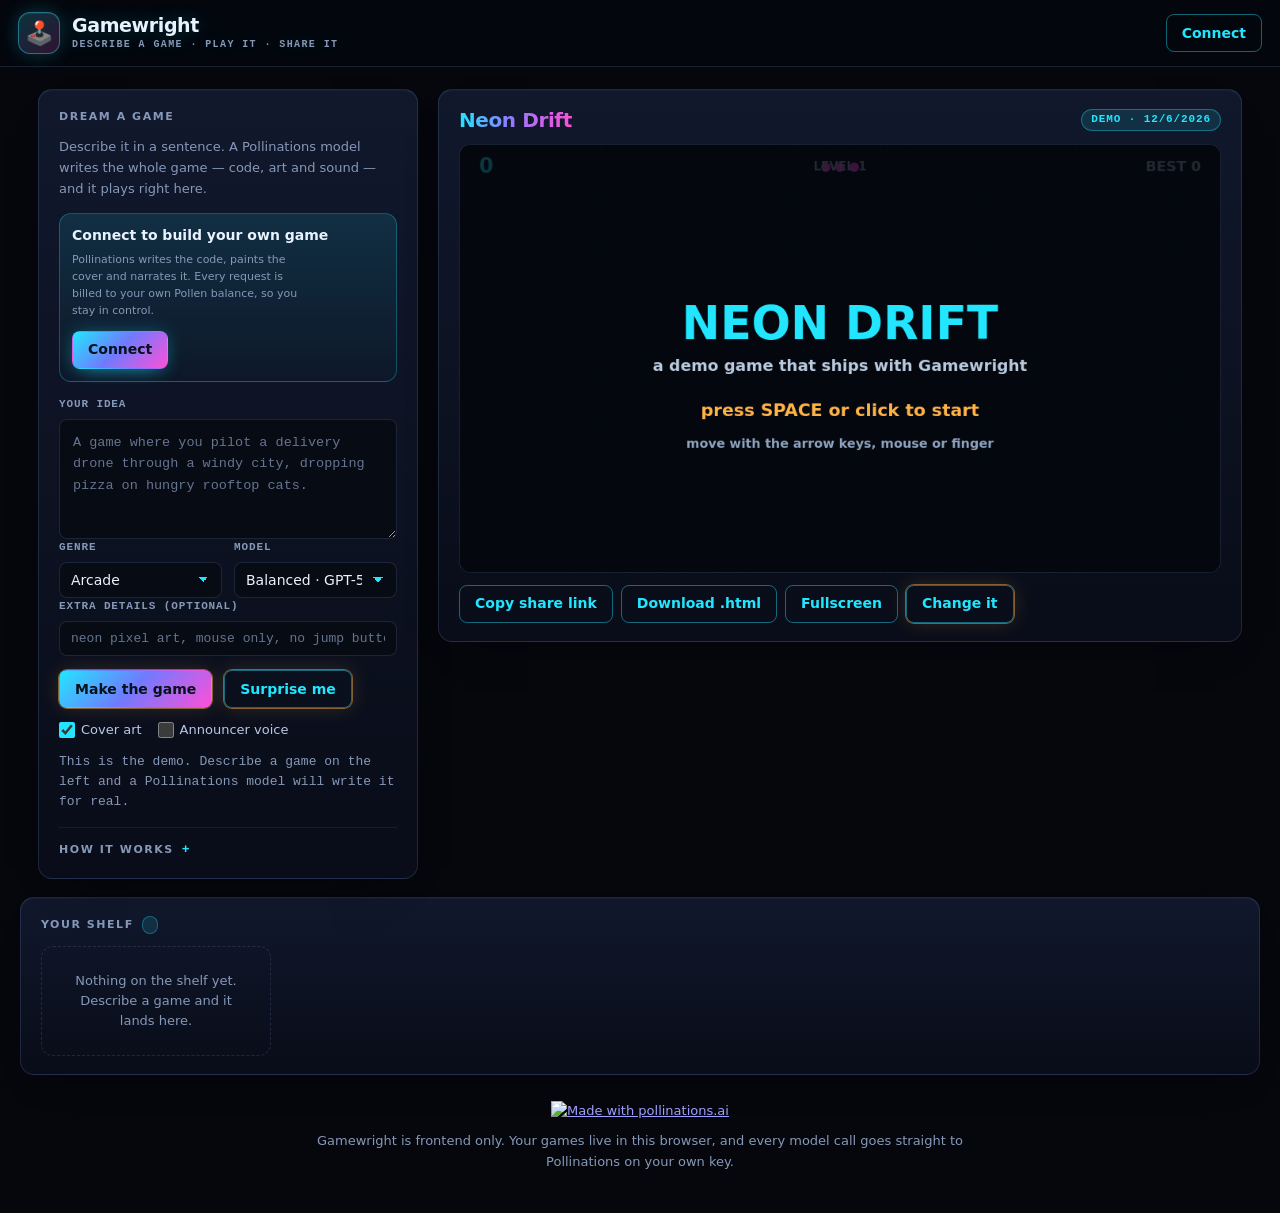
==== index.html @ f409b841 "feat: Gamewright — describe a game, get a playable game you can share" ====
<!doctype html>
<html lang="en">
    <head>
        <meta charset="utf-8" />
        <meta name="viewport" content="width=device-width, initial-scale=1, viewport-fit=cover" />
        <title>Gamewright — describe a game, get a playable game</title>
        <meta
            name="description"
            content="Gamewright turns the game you describe into a playable browser game you can share. Pollinations models write the code and draw the art. You pay from your own Pollen."
        />
        <link rel="icon" href="favicon.svg" type="image/svg+xml" />
        <link rel="stylesheet" href="styles.css" />
        <script
            defer
            src="https://cdn.jsdelivr.net/npm/@pollinations/ui@0.1.0-alpha.20/dist/connect.js"
        ></script>
    </head>
    <body class="site">
        <header class="topbar">
            <div class="brand">
                <span class="logo" aria-hidden="true">🕹️</span>
                <span class="wordmark">
                    Gamewright
                    <small>describe a game · play it · share it</small>
                </span>
            </div>
            <div class="topbar-right" id="topbar-right">
                <button class="btn ghost" id="signin-btn" type="button" data-signin>
                    Connect
                </button>
                <span class="chip balance" id="balance" hidden></span>
            </div>
        </header>

        <main class="layout">
            <!-- ---------------------------------------------------------- forge -->
            <section class="panel forge-panel">
                <h2 class="panel-title">Dream a game</h2>
                <p class="panel-note">
                    Describe it in a sentence. A Pollinations model writes the whole game — code,
                    art and sound — and it plays right here.
                </p>
                <div class="connect-card" id="connect-veil" hidden>
                    <div class="connect-copy">
                        <p class="connect-title">Connect to build your own game</p>
                        <p class="muted">
                            Pollinations writes the code, paints the cover and narrates it. Every
                            request is billed to your own Pollen balance, so you stay in control.
                        </p>
                    </div>
                    <button class="btn primary" type="button" data-signin>Connect</button>
                </div>

                <label class="field">
                    <span class="field-label">Your idea</span>
                    <textarea
                        id="prompt"
                        class="prompt-input"
                        rows="4"
                        maxlength="600"
                        placeholder="A game where you pilot a delivery drone through a windy city, dropping pizza on hungry rooftop cats."
                    ></textarea>
                </label>

                <div class="field-row">
                    <label class="field">
                        <span class="field-label">Genre</span>
                        <select id="genre" class="select"></select>
                    </label>
                    <label class="field">
                        <span class="field-label">Model</span>
                        <select id="model" class="select"></select>
                    </label>
                </div>

                <label class="field">
                    <span class="field-label">Extra details (optional)</span>
                    <input
                        id="extra"
                        class="text-input"
                        maxlength="300"
                        placeholder="neon pixel art, mouse only, no jump button"
                    />
                </label>

                <div class="row actions">
                    <button class="btn primary" id="forge-btn" type="button" data-needs-key>
                        Make the game
                    </button>
                    <button class="btn ghost" id="surprise-btn" type="button" data-needs-key>
                        Surprise me
                    </button>
                </div>

                <div class="toggles">
                    <label class="toggle">
                        <input type="checkbox" id="opt-cover" checked />
                        <span>Cover art</span>
                    </label>
                    <label class="toggle">
                        <input type="checkbox" id="opt-voice" />
                        <span>Announcer voice</span>
                    </label>
                </div>

                <p class="status" id="status"></p>

                <details class="how">
                    <summary>How it works</summary>
                    <ul>
                        <li>A text model writes one self-contained HTML file: the game, its art and its sound effects.</li>
                        <li>An image model paints the cover, and a speech model can announce your game.</li>
                        <li>Games run in a locked-down frame — no network, no access to your account.</li>
                        <li>Every request is billed to your own Pollinations balance. Nothing is charged until you build.</li>
                    </ul>
                </details>
            </section>

            <!-- ----------------------------------------------------------- stage -->
            <section class="panel stage-panel">
                <div class="stage-head">
                    <h2 class="game-title" id="game-title">Nothing built yet</h2>
                    <span class="chip" id="game-meta" hidden></span>
                </div>

                <div class="stage" id="stage">
                    <div class="stage-empty" id="stage-empty">
                        <span class="stage-empty-mark" aria-hidden="true">🎮</span>
                        <p>Your game will appear here the moment it is written.</p>
                        <button class="btn ghost" id="demo-btn" type="button">Play the demo</button>
                    </div>
                    <img class="cover" id="cover" alt="" hidden />
                    <iframe
                        id="game-frame"
                        class="game-frame"
                        title="Your game"
                        sandbox="allow-scripts allow-pointer-lock"
                        allow="fullscreen"
                        allowfullscreen
                        hidden
                    ></iframe>
                </div>

                <div class="stage-actions" id="stage-actions" hidden>
                    <button class="btn ghost" id="share-btn" type="button">Copy share link</button>
                    <button class="btn ghost" id="download-btn" type="button">Download .html</button>
                    <button class="btn ghost" id="fullscreen-btn" type="button">Fullscreen</button>
                    <button class="btn ghost" id="remix-btn" type="button" data-needs-key>Change it</button>
                    <button class="btn danger" id="fix-btn" type="button" hidden>Fix this game</button>
                </div>

                <form class="remix-form" id="remix-form" hidden>
                    <input
                        id="remix-input"
                        class="text-input"
                        maxlength="300"
                        placeholder="make it twice as hard, add a boss, change the colours"
                    />
                    <button class="btn primary" id="remix-send" type="submit">Apply</button>
                </form>
            </section>
        </main>

        <!-- ----------------------------------------------------------- shelf -->
        <section class="panel library-panel">
            <h2 class="panel-title">
                Your shelf
                <span class="count" id="library-count"></span>
            </h2>
            <div class="library" id="library"></div>
        </section>

        <footer class="footer">
            <a href="https://pollinations.ai/?ref=badge" rel="noopener">
                <img
                    src="https://raw.githubusercontent.com/pollinations/pollinations/main/packages/ui/src/brand/badge-made-with.svg"
                    alt="Made with pollinations.ai"
                    width="150"
                />
            </a>
            <p class="muted">
                Gamewright is frontend only. Your games live in this browser, and every model call
                goes straight to Pollinations on your own key.
            </p>
        </footer>

        <div class="busy" id="busy" hidden>
            <div class="spinner" aria-hidden="true"></div>
            <p id="busy-label"></p>
        </div>

        <div class="toast" id="toast" role="status" aria-live="polite"></div>

        <audio id="announce" hidden></audio>

        <script type="module" src="app.js"></script>
    </body>
</html>
---- styles.css ----
/* ==========================================================================
   Gamewright — visual design system
   Neon arcade cabinet in a dark room. Plain CSS, no build step, offline-safe.
   ========================================================================== */

/* The hidden attribute must always win: several components below set
   display:flex / display:grid and would otherwise defeat [hidden]. */
[hidden] {
	display: none !important;
}

* {
	box-sizing: border-box;
}

:root {
	/* ---- colour ---- */
	--bg: #05070d;
	--bg-deep: #03050a;
	--surface: #0b1020;
	--surface-2: #0e1426;
	--surface-3: #121a2f;
	--inset: #070b14;
	--line: rgba(122, 156, 214, 0.18);
	--line-soft: rgba(122, 156, 214, 0.11);
	--line-strong: rgba(34, 230, 255, 0.42);

	--text: #e9f2ff;
	--text-dim: #b9c8e2;
	--muted: #8698b8;
	--dim: #64748f;

	--cyan: #22e6ff;
	--cyan-soft: rgba(34, 230, 255, 0.12);
	--violet: #7b6cff;
	--magenta: #ff4fd8;
	--magenta-soft: rgba(255, 79, 216, 0.13);
	--amber: #ffb454;
	--amber-soft: rgba(255, 180, 84, 0.14);
	--red: #ff5f70;

	--grad-neon: linear-gradient(135deg, #22e6ff 0%, #6f7bff 48%, #ff4fd8 100%);
	--grad-title: linear-gradient(92deg, #22e6ff 0%, #8f7bff 45%, #ff4fd8 100%);

	/* ---- spacing ---- */
	--sp-1: 4px;
	--sp-2: 6px;
	--sp-3: 8px;
	--sp-4: 12px;
	--sp-5: 14px;
	--sp-6: 18px;
	--sp-7: 22px;
	--sp-8: 28px;
	--gap: 20px;
	--pad-panel: 18px 20px;
	--page-max: 1240px;

	/* ---- radii ---- */
	--r-xs: 4px;
	--r-sm: 6px;
	--r-md: 8px;
	--r-lg: 12px;
	--r-xl: 14px;
	--r-2xl: 16px;
	--r-pill: 999px;

	/* ---- shadows / glows ---- */
	--shadow-panel:
		0 18px 40px -28px rgba(0, 0, 0, 0.9), 0 1px 0 rgba(255, 255, 255, 0.03)
		inset;
	--shadow-card: 0 12px 28px -20px rgba(0, 0, 0, 0.85);
	--glow-cyan: 0 0 18px rgba(34, 230, 255, 0.22);
	--glow-cyan-strong:
		0 0 0 1px rgba(34, 230, 255, 0.28), 0 0 22px rgba(34, 230, 255, 0.3);
	--glow-magenta: 0 0 18px rgba(255, 79, 216, 0.22);
	--focus-ring: 0 0 0 3px rgba(34, 230, 255, 0.28);

	/* ---- type ---- */
	--font-display:
		system-ui, -apple-system, "Segoe UI", Roboto, "Helvetica Neue", Arial,
		sans-serif;
	--font-sans:
		system-ui, -apple-system, "Segoe UI", Roboto, "Helvetica Neue", Arial,
		sans-serif;
	--font-mono:
		ui-monospace, SFMono-Regular, "SF Mono", Menlo, Consolas, "Liberation Mono",
		monospace;

	--fs-xs: 11px;
	--fs-sm: 13px;
	--fs-md: 14px;
	--fs-lg: 16px;
	--fs-xl: 20px;

	--track-wide: 0.14em;
	--track-mid: 0.08em;

	--ease: cubic-bezier(0.22, 0.61, 0.36, 1);
}

/* ------------------------------------------------------------------ reset */
html {
	background: var(--bg);
	color-scheme: dark;
	-webkit-text-size-adjust: 100%;
}

body {
	margin: 0;
	min-height: 100vh;
	background-color: var(--bg);
	color: var(--text);
	font-family: var(--font-sans);
	font-size: var(--fs-md);
	line-height: 1.55;
	-webkit-font-smoothing: antialiased;
	text-rendering: optimizeLegibility;
}

/* Two soft neon glows — cyan top-left, magenta bottom-right. Fixed so they
   stay put on long pages and on phones. */
body::before {
	content: "";
	position: fixed;
	inset: 0;
	z-index: -1;
	pointer-events: none;
	background:
		radial-gradient(
			900px 540px at 12% -10%,
			rgba(34, 230, 255, 0.16),
			transparent 62%
		),
		radial-gradient(
			820px 520px at 94% 106%,
			rgba(255, 79, 216, 0.15),
			transparent 64%
		),
		radial-gradient(
			600px 420px at 50% 40%,
			rgba(123, 108, 255, 0.05),
			transparent 70%
		);
}

h1,
h2,
h3 {
	margin: 0;
	font-family: var(--font-display);
	font-weight: 800;
	letter-spacing: -0.015em;
}

p {
	margin: 0;
}

::selection {
	background: rgba(34, 230, 255, 0.32);
	color: #ffffff;
}

:focus-visible {
	outline: 2px solid var(--cyan);
	outline-offset: 2px;
}

a:focus-visible,
button:focus-visible,
input:focus-visible,
select:focus-visible,
textarea:focus-visible,
summary:focus-visible,
[tabindex]:focus-visible {
	outline: 2px solid var(--cyan);
	outline-offset: 2px;
	border-radius: var(--r-xs);
}

img {
	max-width: 100%;
}

/* ---------------------------------------------------------------- topbar */
.topbar {
	position: sticky;
	top: 0;
	z-index: 30;
	display: flex;
	align-items: center;
	justify-content: space-between;
	gap: 14px;
	padding: 12px 18px;
	background: rgba(5, 7, 13, 0.72);
	backdrop-filter: blur(14px) saturate(150%);
	-webkit-backdrop-filter: blur(14px) saturate(150%);
	border-bottom: 1px solid var(--line);
}

.brand {
	display: flex;
	align-items: center;
	gap: 12px;
	flex: 1 1 auto;
	min-width: 0;
}

.logo {
	flex: none;
	width: 42px;
	height: 42px;
	display: grid;
	place-items: center;
	font-size: 23px;
	line-height: 1;
	border-radius: var(--r-lg);
	border: 1px solid var(--line-strong);
	background: linear-gradient(
		140deg,
		rgba(34, 230, 255, 0.2),
		rgba(255, 79, 216, 0.18)
	);
	box-shadow:
		var(--glow-cyan),
		inset 0 1px 0 rgba(255, 255, 255, 0.08);
}

.wordmark {
	display: flex;
	flex-direction: column;
	min-width: 0;
	font-family: var(--font-display);
	font-size: 19px;
	font-weight: 800;
	letter-spacing: -0.02em;
	line-height: 1.05;
	text-shadow: 0 0 18px rgba(34, 230, 255, 0.28);
}

.wordmark small {
	margin-top: 4px;
	font-family: var(--font-mono);
	font-size: 10px;
	font-weight: 600;
	letter-spacing: var(--track-wide);
	text-transform: uppercase;
	color: var(--muted);
}

.topbar-right {
	display: flex;
	align-items: center;
	gap: 10px;
	flex: 0 0 auto;
}

/* --------------------------------------------------------------- buttons */
.btn {
	display: inline-flex;
	align-items: center;
	justify-content: center;
	gap: var(--sp-3);
	min-height: 38px;
	padding: 0 15px;
	border: 1px solid transparent;
	border-radius: var(--r-md);
	font-family: inherit;
	font-size: var(--fs-md);
	font-weight: 600;
	line-height: 1.2;
	text-align: center;
	text-decoration: none;
	white-space: nowrap;
	cursor: pointer;
	background: none;
	color: var(--text);
	transition:
		transform 0.12s var(--ease),
		box-shadow 0.22s var(--ease),
		background 0.22s var(--ease),
		border-color 0.22s var(--ease),
		opacity 0.2s var(--ease);
}

.btn:hover:not(:disabled) {
	transform: translateY(-1px);
}

.btn:active:not(:disabled) {
	transform: translateY(0);
}

.btn:disabled,
.btn[aria-disabled="true"] {
	opacity: 0.45;
	pointer-events: none;
	box-shadow: none;
}

.btn.primary {
	background: var(--grad-neon);
	color: #04121a;
	border-color: transparent;
	box-shadow:
		0 6px 20px -10px rgba(34, 230, 255, 0.7),
		var(--glow-cyan);
}

.btn.primary:hover:not(:disabled) {
	box-shadow:
		0 10px 28px -10px rgba(34, 230, 255, 0.85),
		0 0 26px rgba(255, 79, 216, 0.28);
}

.btn.ghost {
	background: transparent;
	border: 1px solid rgba(34, 230, 255, 0.42);
	color: var(--cyan);
}

.btn.ghost:hover:not(:disabled) {
	background: var(--cyan-soft);
	box-shadow: var(--glow-cyan);
}

.btn.danger {
	background: transparent;
	border: 1px solid rgba(255, 180, 84, 0.55);
	color: var(--amber);
}

.btn.danger:hover:not(:disabled) {
	background: var(--amber-soft);
	box-shadow: 0 0 18px rgba(255, 180, 84, 0.25);
}

/* `.mini` is the documented name, `.small` is what the app markup ships. */
.btn.mini,
.btn.small {
	min-height: 0;
	height: 26px;
	padding: 4px 8px;
	font-size: 12px;
	font-weight: 600;
	border-radius: var(--r-sm);
	gap: 5px;
}
/* A button that still needs a Pollinations key gets a soft amber nudge. */
.btn.needs-key {
	box-shadow:
		0 0 0 1px rgba(255, 183, 77, 0.45),
		0 0 20px rgba(255, 183, 77, 0.16);
}

/* ----------------------------------------------------------------- chips */
.chip {
	display: inline-flex;
	align-items: center;
	gap: 6px;
	height: 22px;
	padding: 0 9px;
	border: 1px solid rgba(34, 230, 255, 0.34);
	border-radius: var(--r-pill);
	background: var(--cyan-soft);
	color: var(--cyan);
	font-family: var(--font-mono);
	font-size: var(--fs-xs);
	font-weight: 600;
	letter-spacing: var(--track-mid);
	text-transform: uppercase;
	white-space: nowrap;
}

/* ---------------------------------------------------------------- layout */ /* The balance pill reads as money, so it gets the warm accent. */
.chip.balance {
	color: var(--amber);
	border-color: rgba(255, 183, 77, 0.36);
	background: rgba(255, 183, 77, 0.1);
}

.layout {
	max-width: var(--page-max);
	margin: 0 auto;
	padding: var(--sp-7) 18px var(--sp-6);
	display: grid;
	grid-template-columns: minmax(320px, 380px) minmax(0, 1fr);
	gap: var(--gap);
	align-items: start;
}

.panel {
	background: linear-gradient(
		180deg,
		rgba(18, 26, 47, 0.92) 0%,
		rgba(10, 14, 26, 0.9) 100%
	);
	border: 1px solid var(--line);
	border-radius: var(--r-xl);
	padding: var(--pad-panel);
	min-width: 0;
	box-shadow: var(--shadow-panel);
}

.panel-title {
	display: flex;
	align-items: center;
	gap: var(--sp-3);
	margin: 0 0 var(--sp-4);
	font-family: var(--font-display);
	font-size: var(--fs-xs);
	font-weight: 700;
	letter-spacing: var(--track-wide);
	text-transform: uppercase;
	color: var(--muted);
}

.panel-title .count {
	display: inline-flex;
	align-items: center;
	height: 18px;
	padding: 0 7px;
	border: 1px solid rgba(34, 230, 255, 0.3);
	border-radius: var(--r-pill);
	background: var(--cyan-soft);
	color: var(--cyan);
	font-family: var(--font-mono);
	font-size: 10px;
	font-weight: 600;
	letter-spacing: var(--track-mid);
	text-transform: uppercase;
}

.panel-note {
	margin: 0 0 var(--sp-5);
	font-size: var(--fs-sm);
	line-height: 1.6;
	color: var(--muted);
}

/* ---------------------------------------------------------------- fields */
.field-row {
	display: flex;
	flex-wrap: wrap;
	gap: var(--sp-4);
}

.field {
	display: flex;
	flex-direction: column;
	gap: var(--sp-2);
	flex: 1 1 150px;
	min-width: 0;
}

.field-label {
	font-family: var(--font-mono);
	font-size: var(--fs-xs);
	font-weight: 600;
	letter-spacing: var(--track-mid);
	text-transform: uppercase;
	color: var(--muted);
}

.prompt-input,
.select,
.text-input {
	width: 100%;
	font-family: var(--font-sans);
	font-size: var(--fs-md);
	color: var(--text);
	background: var(--inset);
	border: 1px solid var(--line);
	border-radius: var(--r-md);
	transition:
		border-color 0.2s var(--ease),
		box-shadow 0.2s var(--ease),
		background 0.2s var(--ease);
}

.prompt-input {
	font-family: var(--font-mono);
	font-size: 13.5px;
	line-height: 1.6;
	min-height: 120px;
	padding: 12px 13px;
	resize: vertical;
}

.select,
.text-input {
	padding: 9px 11px;
}

.text-input {
	font-family: var(--font-mono);
	font-size: 13px;
}

.select {
	appearance: none;
	-webkit-appearance: none;
	padding-right: 34px;
	background-image:
		linear-gradient(45deg, transparent 50%, var(--cyan) 50%),
		linear-gradient(135deg, var(--cyan) 50%, transparent 50%);
	background-position:
		calc(100% - 18px) 50%,
		calc(100% - 13px) 50%;
	background-size:
		5px 5px,
		5px 5px;
	background-repeat: no-repeat;
	cursor: pointer;
}

.prompt-input::placeholder,
.text-input::placeholder {
	color: var(--dim);
	opacity: 1;
}

.prompt-input:focus,
.select:focus,
.text-input:focus {
	outline: none;
	border-color: var(--line-strong);
	box-shadow: var(--focus-ring);
	background: #080d18;
}
.prompt-input:focus-visible,
.select:focus-visible,
.text-input:focus-visible {
	outline: 2px solid var(--cyan);
	outline-offset: 2px;
}

.select option {
	background: var(--surface-2);
	color: var(--text);
}

.row.actions {
	display: flex;
	flex-wrap: wrap;
	gap: var(--sp-4);
	margin-top: var(--sp-5);
}

.toggles {
	display: flex;
	flex-wrap: wrap;
	align-items: center;
	gap: 16px;
	margin-top: 12px;
}

.toggle {
	display: inline-flex;
	align-items: center;
	gap: var(--sp-2);
	font-size: var(--fs-sm);
	color: var(--text-dim);
	cursor: pointer;
	user-select: none;
}

.toggle input[type="checkbox"] {
	width: 16px;
	height: 16px;
	margin: 0;
	accent-color: var(--cyan);
	cursor: pointer;
}

.status {
	min-height: 20px;
	margin-top: 12px;
	font-family: var(--font-mono);
	font-size: var(--fs-sm);
	color: var(--muted);
}

.status.error {
	color: var(--red);
}

.status.busy::before {
	content: "";
	display: inline-block;
	width: 8px;
	height: 8px;
	margin-right: var(--sp-3);
	vertical-align: 1px;
	border-radius: 50%;
	background: var(--cyan);
	box-shadow: 0 0 10px rgba(34, 230, 255, 0.9);
	animation: gw-pulse 1s ease-in-out infinite;
}

details.how {
	margin-top: var(--sp-5);
	padding-top: var(--sp-4);
	border-top: 1px solid var(--line-soft);
}

details.how summary {
	display: flex;
	align-items: center;
	gap: var(--sp-3);
	cursor: pointer;
	list-style: none;
	font-family: var(--font-display);
	font-size: var(--fs-xs);
	font-weight: 700;
	letter-spacing: var(--track-wide);
	text-transform: uppercase;
	color: var(--muted);
}

details.how summary::-webkit-details-marker {
	display: none;
}

details.how summary::after {
	content: "+";
	font-family: var(--font-mono);
	font-size: 13px;
	color: var(--cyan);
}

details.how[open] summary::after {
	content: "\2212";
}

details.how > *:not(summary) {
	font-size: var(--fs-sm);
	line-height: 1.6;
	color: var(--muted);
}

details.how ul {
	margin: 10px 0 2px;
	padding-left: 18px;
}

details.how li {
	margin: 5px 0;
}

/* ----------------------------------------------------------------- stage */
.stage-head {
	display: flex;
	align-items: center;
	justify-content: space-between;
	gap: var(--sp-4);
	margin-bottom: var(--sp-4);
}

.game-title {
	margin: 0;
	font-size: var(--fs-xl);
	font-weight: 800;
	letter-spacing: -0.02em;
	line-height: 1.2;
	text-wrap: balance;
	background: var(--grad-title);
	-webkit-background-clip: text;
	background-clip: text;
	-webkit-text-fill-color: transparent;
	color: transparent;
}

.stage {
	position: relative;
	width: 100%;
	min-width: 0;
	aspect-ratio: 16 / 9;
	min-height: 320px;
	max-height: 70vh;
	overflow: hidden;
	border: 1px solid var(--line);
	border-radius: var(--r-lg);
	background-color: var(--bg-deep);
	background-image:
		linear-gradient(rgba(34, 230, 255, 0.055) 1px, transparent 1px),
		linear-gradient(90deg, rgba(34, 230, 255, 0.055) 1px, transparent 1px),
		radial-gradient(
			70% 90% at 50% 40%,
			rgba(34, 230, 255, 0.07),
			transparent 70%
		);
	background-size:
		28px 28px,
		28px 28px,
		100% 100%;
}

.stage-empty {
	position: absolute;
	inset: 0;
	display: flex;
	flex-direction: column;
	align-items: center;
	justify-content: center;
	gap: var(--sp-4);
	padding: var(--sp-6);
	text-align: center;
	color: var(--muted);
	font-size: var(--fs-sm);
	line-height: 1.6;
	pointer-events: none;
}

.stage-empty p {
	max-width: 34ch;
}

.stage-empty-mark {
	font-size: 44px;
	line-height: 1;
	filter: drop-shadow(0 0 14px rgba(34, 230, 255, 0.5));
}

/* Fallback for markup that does not ship the .stage-empty-mark span. */
.stage-empty:not(:has(.stage-empty-mark))::before {
	content: "\1F3AE";
	font-size: 44px;
	line-height: 1;
	filter: drop-shadow(0 0 14px rgba(34, 230, 255, 0.5));
}

.cover {
	position: absolute;
	inset: 0;
	width: 100%;
	height: 100%;
	object-fit: cover;
	opacity: 0.25;
	pointer-events: none;
}

.game-frame {
	position: absolute;
	inset: 0;
	width: 100%;
	height: 100%;
	border: 0;
	background: #05070d;
}

.stage-actions {
	display: flex;
	flex-wrap: wrap;
	gap: var(--sp-3);
	margin-top: var(--sp-4);
}

.remix-form {
	display: flex;
	flex-wrap: wrap;
	gap: var(--sp-3);
	margin-top: 10px;
}

.remix-form .text-input {
	flex: 1 1 200px;
	min-width: 0;
}

/* --------------------------------------------------------------- library */
.library-panel {
	width: 100%;
	max-width: var(--page-max);
	margin: 0 auto;
	padding: var(--pad-panel);
}

.library {
	display: grid;
	grid-template-columns: repeat(auto-fill, minmax(190px, 1fr));
	gap: var(--sp-4);
}

/* The shelf card. `.game-card` is the documented name; `.card` + `.card-cover`
   are the names the shipped app markup actually ships. Style both. */
.game-card,
.card {
	display: flex;
	flex-direction: column;
	gap: var(--sp-3);
	padding: 10px;
	border: 1px solid var(--line);
	border-radius: var(--r-lg);
	background: linear-gradient(
		180deg,
		rgba(18, 26, 47, 0.9),
		rgba(9, 13, 24, 0.9)
	);
	box-shadow: var(--shadow-card);
	cursor: pointer;
	transition:
		transform 0.16s var(--ease),
		border-color 0.2s var(--ease),
		box-shadow 0.2s var(--ease);
}

.game-card:hover,
.card:hover {
	transform: translateY(-2px);
	border-color: rgba(34, 230, 255, 0.4);
	box-shadow: var(--shadow-card), var(--glow-cyan);
}

.game-card:focus-visible,
.card:focus-visible {
	outline: 2px solid var(--cyan);
	outline-offset: 2px;
}

.game-card img,
.card-cover {
	display: block;
	width: 100%;
	aspect-ratio: 16 / 9;
	object-fit: cover;
	border-radius: var(--r-md);
	background: #0b0f1a;
}

.card-body {
	display: flex;
	flex-direction: column;
	gap: 6px;
	min-width: 0;
}

.game-card .card-title,
.card-title {
	font-size: var(--fs-sm);
	font-weight: 700;
	line-height: 1.35;
	color: var(--text);
	display: -webkit-box;
	-webkit-line-clamp: 2;
	-webkit-box-orient: vertical;
	overflow: hidden;
}

.game-card .card-meta {
	font-family: var(--font-mono);
	font-size: var(--fs-xs);
	color: var(--muted);
}

.card-prompt {
	font-size: var(--fs-xs);
	color: var(--muted);
	line-height: 1.45;
	display: -webkit-box;
	-webkit-line-clamp: 2;
	-webkit-box-orient: vertical;
	overflow: hidden;
}

.game-card .card-actions,
.card-actions {
	display: flex;
	flex-wrap: wrap;
	gap: var(--sp-2);
	margin-top: auto;
}

.library-empty {
	padding: 24px;
	border: 1px dashed var(--line);
	border-radius: var(--r-lg);
	color: var(--muted);
	font-size: var(--fs-sm);
	text-align: center;
}

/* ---------------------------------------------------------------- footer */
.footer {
	max-width: 720px;
	margin: 0 auto;
	padding: 26px 0 40px;
	display: flex;
	flex-direction: column;
	align-items: center;
	gap: 10px;
	color: var(--muted);
	font-size: var(--fs-sm);
	text-align: center;
}

.footer img {
	width: 150px;
	height: auto;
}

.footer p.muted,
.muted {
	margin: 0;
	color: var(--muted);
	font-size: var(--fs-sm);
	line-height: 1.6;
}

/* -------------------------------------------------------------- overlays */
.veil {
	position: fixed;
	inset: 0;
	z-index: 40;
	display: flex;
	align-items: center;
	justify-content: center;
	padding: 20px;
	overflow-y: auto;
	background: rgba(4, 6, 12, 0.74);
	backdrop-filter: blur(8px);
	-webkit-backdrop-filter: blur(8px);
}

.veil-card {
	width: 100%;
	max-width: 460px;
	padding: 26px;
	border: 1px solid var(--line);
	border-radius: var(--r-2xl);
	background: linear-gradient(
		180deg,
		rgba(18, 26, 47, 0.96),
		rgba(9, 13, 24, 0.96)
	);
	box-shadow:
		var(--shadow-panel),
		0 0 40px -18px rgba(34, 230, 255, 0.5);
	text-align: center;
}

.veil-card h2 {
	font-size: 22px;
	margin-bottom: 10px;
}

.veil-card .veil-note {
	margin: 0;
	font-size: 14px;
	line-height: 1.6;
	color: var(--muted);
}

.veil-card .btn {
	margin-top: var(--sp-5);
}

.veil-card .muted {
	margin-top: var(--sp-4);
	font-size: 12.5px;
}

/* Overlay variant only: the full-screen loader. Scoped with :not(.status) so it
   never swallows the ".status busy" live-region line in the forge panel. */
.busy:not(.status) {
	position: fixed;
	inset: 0;
	z-index: 50;
	display: flex;
	flex-direction: column;
	align-items: center;
	justify-content: center;
	gap: var(--sp-4);
	background: rgba(4, 6, 12, 0.8);
	backdrop-filter: blur(4px);
	-webkit-backdrop-filter: blur(4px);
}

.busy:not(.status) p {
	font-size: 14px;
	color: var(--muted);
}

.spinner {
	width: 28px;
	height: 28px;
	border: 3px solid rgba(34, 230, 255, 0.18);
	border-top-color: var(--cyan);
	border-radius: 50%;
	animation: gw-spin 0.8s linear infinite;
}

.toast {
	position: fixed;
	bottom: 20px;
	left: 50%;
	z-index: 60;
	max-width: min(92vw, 460px);
	padding: 10px 16px;
	border: 1px solid var(--line);
	border-radius: 10px;
	background: rgba(12, 18, 32, 0.96);
	box-shadow: var(--shadow-panel), var(--glow-cyan);
	color: var(--text);
	font-size: 14px;
	text-align: center;
	opacity: 0;
	transform: translate(-50%, 8px);
	pointer-events: none;
	transition:
		opacity 0.2s var(--ease),
		transform 0.2s var(--ease);
}

.toast.show {
	opacity: 1;
	transform: translate(-50%, 0);
}

/* ------------------------------------------------------------- keyframes */
@keyframes gw-spin {
	to {
		transform: rotate(360deg);
	}
}

@keyframes gw-pulse {
	0%,
	100% {
		opacity: 1;
		transform: scale(1);
	}
	50% {
		opacity: 0.35;
		transform: scale(0.82);
	}
}

/* -------------------------------------------------------------- responsive */
/* ------------------------------------------------------------- connect card */
.connect-card {
	display: flex;
	align-items: center;
	justify-content: space-between;
	flex-wrap: wrap;
	gap: var(--sp-4);
	margin-bottom: var(--sp-5);
	padding: var(--sp-4);
	border: 1px solid rgba(34, 230, 255, 0.28);
	border-radius: var(--r-lg);
	background: linear-gradient(
		180deg,
		rgba(34, 230, 255, 0.12),
		rgba(34, 230, 255, 0.02)
	);
}

.connect-card strong {
	display: block;
	font-family: var(--font-display);
	font-size: var(--fs-md);
	letter-spacing: 0.01em;
}

.connect-copy {
	display: flex;
	flex-direction: column;
	gap: 6px;
	min-width: 0;
}

.connect-card .connect-title {
	margin: 0;
	font-family: var(--font-display);
	font-size: var(--fs-md);
	font-weight: 700;
	line-height: 1.3;
	color: var(--text);
}

.connect-card .muted {
	margin: 0;
	font-size: var(--fs-xs);
	line-height: 1.55;
}

.connect-card p {
	margin: 4px 0 0;
	max-width: 34ch;
	font-size: var(--fs-sm);
	color: var(--muted);
}

.btn.small {
	height: 30px;
	padding: 0 11px;
	font-size: var(--fs-xs);
}

@media (max-width: 899px) {
	.layout {
		grid-template-columns: minmax(0, 1fr);
		gap: var(--gap);
		padding: var(--sp-5) 14px var(--sp-4);
	}

	.library-panel {
		margin: 0 14px;
	}

	.topbar {
		padding: 10px 14px;
	}

	.wordmark {
		font-size: 17px;
	}
}

@media (max-width: 560px) {
	.panel,
	.library-panel {
		padding: 15px 14px;
	}

	.logo {
		width: 38px;
		height: 38px;
		font-size: 20px;
	}

	.topbar {
		flex-wrap: wrap;
		row-gap: 8px;
		padding-top: 9px;
		padding-bottom: 9px;
	}

	.brand,
	.topbar-right {
		flex: 1 1 100%;
	}

	.topbar-right {
		justify-content: flex-end;
	}

	.stage {
		min-height: 220px;
	}

	.library {
		grid-template-columns: repeat(auto-fill, minmax(150px, 1fr));
	}

	.footer {
		padding: 20px 16px 34px;
	}
}

/* --------------------------------------------------------- reduced motion */
/* Every animated / transitioned element is named explicitly so no `!important`
   is needed: the source order inside this block wins over the base rules. */
@media (prefers-reduced-motion: reduce) {
	.spinner,
	.status.busy::before {
		animation: none;
	}

	.spinner {
		border-top-color: var(--cyan);
	}

	.btn,
	.prompt-input,
	.select,
	.text-input,
	.card,
	.game-card,
	.toast {
		transition: none;
	}

	.btn:hover:not(:disabled),
	.game-card:hover,
	.card:hover {
		transform: none;
	}
}
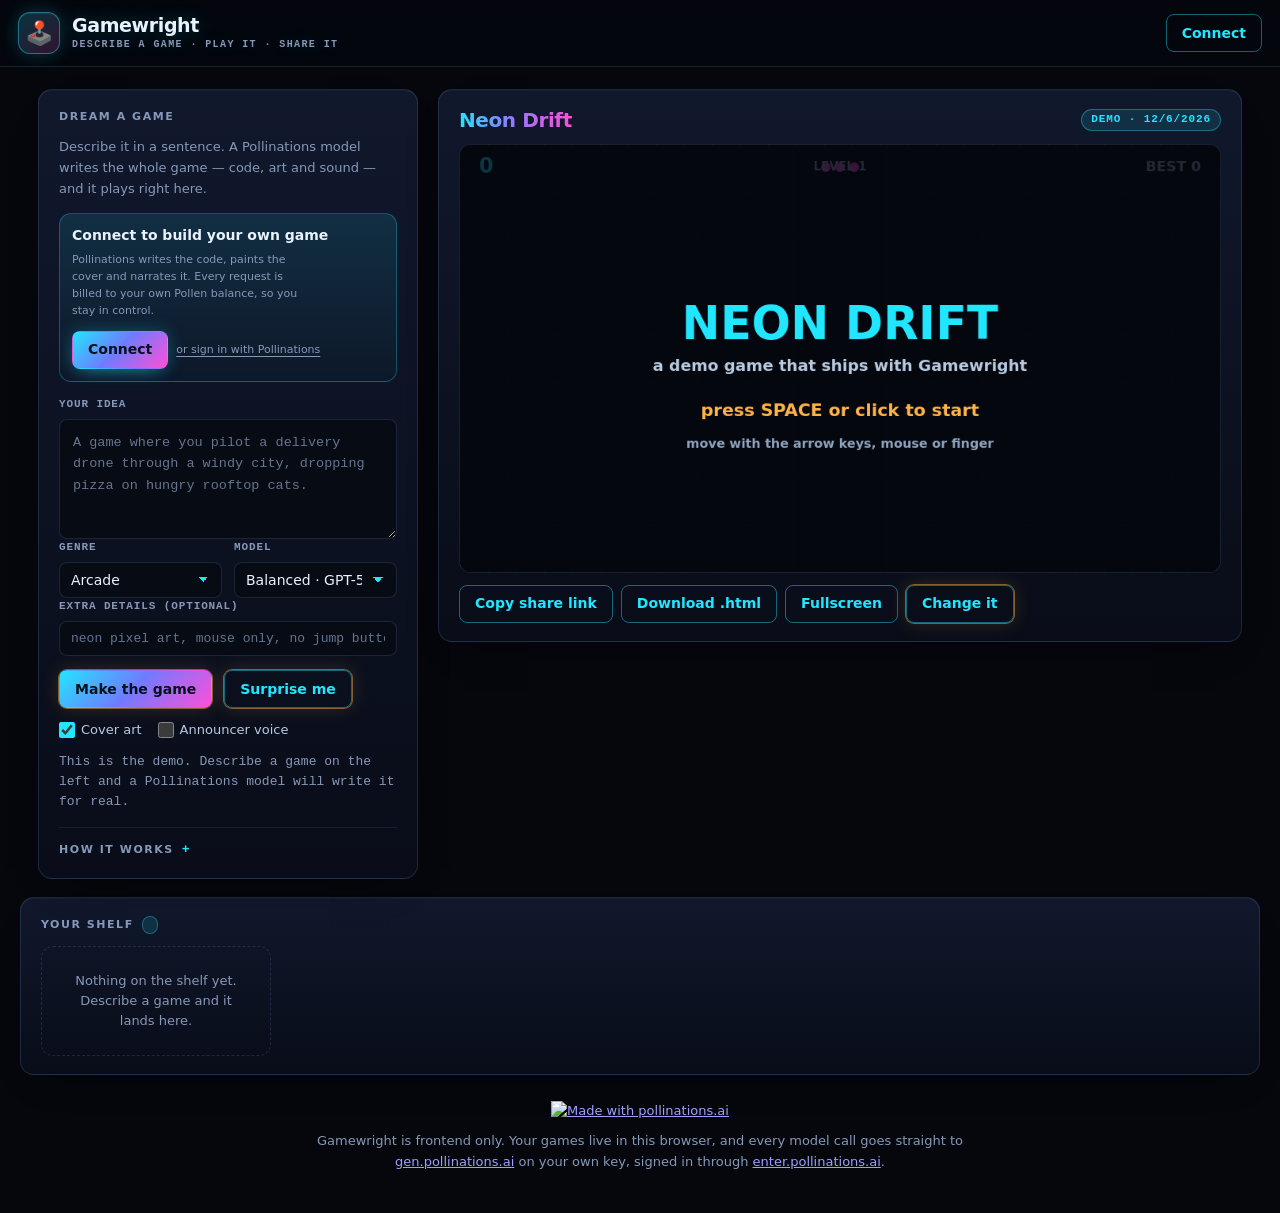
==== commit 506b7bbd: "docs: show the Pollinations endpoints and the README badge on the page" ====
--- a/index.html
+++ b/index.html
@@ -48,7 +48,15 @@
                             request is billed to your own Pollen balance, so you stay in control.
                         </p>
                     </div>
-                    <button class="btn primary" type="button" data-signin>Connect</button>
+                    <div class="connect-actions">
+                        <button class="btn primary" type="button" data-signin>Connect</button>
+                        <a
+                            class="connect-alt"
+                            href="https://enter.pollinations.ai/authorize?scope=usage"
+                            rel="noopener"
+                            >or sign in with Pollinations</a
+                        >
+                    </div>
                 </div>
 
                 <label class="field">
@@ -108,10 +116,46 @@
                 <details class="how">
                     <summary>How it works</summary>
                     <ul>
-                        <li>A text model writes one self-contained HTML file: the game, its art and its sound effects.</li>
-                        <li>An image model paints the cover, and a speech model can announce your game.</li>
+                        <li>
+                            A text model writes one self-contained HTML file: the game, its art and its
+                            sound effects. <code>openai/gpt-5.4-mini</code> by default, with
+                            <code>openai/gpt-5.4-nano</code>, <code>openai/gpt-5.3-codex</code> and
+                            <code>z-ai/glm-5.3-flash</code> to pick from.
+                        </li>
+                        <li>
+                            An image model paints the cover (<code>tongyi-mai/z-image-turbo</code>), and a
+                            speech model can announce your game (<code>openai/tts-1</code>).
+                        </li>
+                        <li>
+                            Every call goes to the
+                            <a href="https://gen.pollinations.ai" rel="noopener">Pollinations API</a> with
+                            your own scoped key, so each request is billed to your balance. Nothing is charged
+                            until you build.
+                        </li>
+                        <li>
+                            The requests are plain calls to
+                            <code>https://gen.pollinations.ai/v1/chat/completions</code> (the game code),
+                            <code>https://gen.pollinations.ai/v1/images/generations</code> (cover art) and
+                            <code>https://gen.pollinations.ai/v1/audio/speech</code> (announcer) — see
+                            <a
+                                href="https://raw.githubusercontent.com/Marcus-Mok-GH/gamewright/main/api.js"
+                                rel="noopener"
+                                >api.js</a
+                            >.
+                        </li>
+                        <li>
+                            Gamewright is open source, and both the
+                            <a href="https://github.com/Marcus-Mok-GH/gamewright#readme" rel="noopener"
+                                >README</a
+                            >
+                            and this page's footer carry the “Made with pollinations.ai” badge.
+                        </li>
                         <li>Games run in a locked-down frame — no network, no access to your account.</li>
-                        <li>Every request is billed to your own Pollinations balance. Nothing is charged until you build.</li>
+                        <li>
+                            You sign in with
+                            <a href="https://enter.pollinations.ai" rel="noopener">Pollinations Pay</a>, so
+                            the app never holds a secret key and never pays on your behalf.
+                        </li>
                     </ul>
                 </details>
             </section>
@@ -179,8 +223,10 @@
                 />
             </a>
             <p class="muted">
-                Gamewright is frontend only. Your games live in this browser, and every model call
-                goes straight to Pollinations on your own key.
+                Gamewright is frontend only. Your games live in this browser, and every model call goes
+                straight to <a href="https://gen.pollinations.ai" rel="noopener">gen.pollinations.ai</a> on
+                your own key, signed in through
+                <a href="https://enter.pollinations.ai" rel="noopener">enter.pollinations.ai</a>.
             </p>
         </footer>
 
--- a/styles.css
+++ b/styles.css
@@ -1068,6 +1068,23 @@
 	gap: 6px;
 	min-width: 0;
 }
+.connect-actions {
+	display: flex;
+	align-items: center;
+	gap: var(--sp-3);
+	flex-wrap: wrap;
+}
+
+.connect-alt {
+	color: var(--muted);
+	font-size: var(--fs-xs);
+	text-decoration: underline;
+	text-underline-offset: 3px;
+}
+
+.connect-alt:hover {
+	color: var(--fg);
+}
 
 .connect-card .connect-title {
 	margin: 0;
